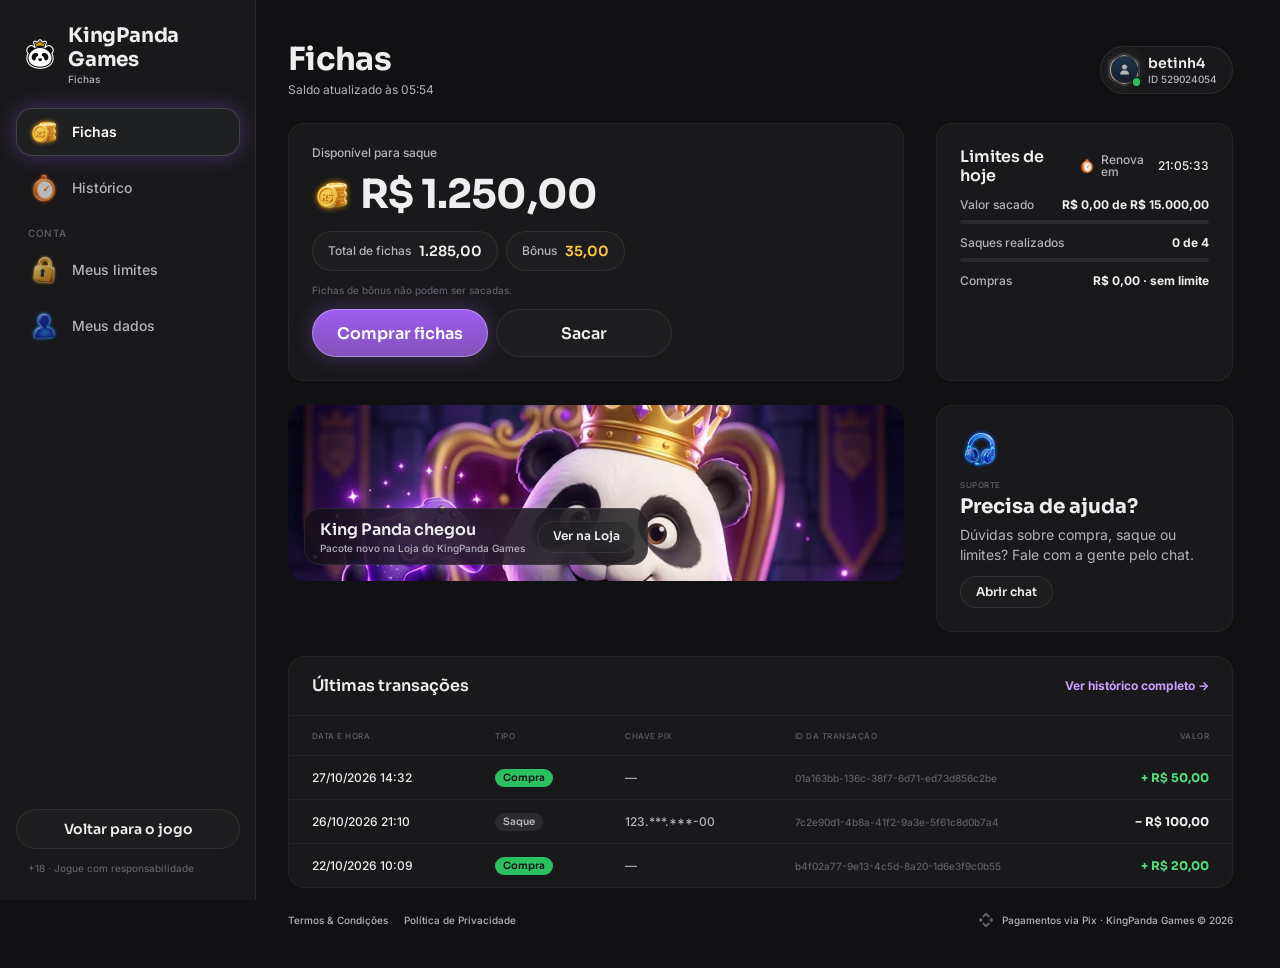
==== fichas/index.html @ 777e2380 "Protótipo kingpanda-games: versão da marca gerada a partir do EstrelaGames Cores do modo da marca no" ====
<!doctype html>
<html lang="pt-BR">
<head>
<meta charset="utf-8">
<meta name="viewport" content="width=device-width, initial-scale=1, viewport-fit=cover">
<meta name="robots" content="noindex, nofollow">
<meta name="theme-color" content="#111113">
<title>Fichas · KingPanda Games</title>
<link rel="icon" href="../assets/ui/logo_icon.webp">
<link rel="preconnect" href="https://fonts.googleapis.com">
<link rel="preconnect" href="https://fonts.gstatic.com" crossorigin>
<link rel="stylesheet" href="https://fonts.googleapis.com/css2?family=Inter:wght@400;500;600;700&family=Sora:wght@600;700;800&display=swap">
<link rel="stylesheet" href="../css/tokens.css?v=20261027h">
<link rel="stylesheet" href="../css/ui.css?v=20261027h">
<link rel="stylesheet" href="fichas.css?v=20261027h">
</head>
<body>
<svg width="0" height="0" style="position:absolute" aria-hidden="true">
  <defs><clipPath id="hexclip" clipPathUnits="objectBoundingBox"><path id="hexpath" d=""/></clipPath></defs>
  <symbol id="i-chev-l-light" viewBox="0 0 320 512"><path d="M20.7 267.3c-6.2-6.2-6.2-16.4 0-22.6l192-192c6.2-6.2 16.4-6.2 22.6 0s6.2 16.4 0 22.6L54.6 256 235.3 436.7c6.2 6.2 6.2 16.4 0 22.6s-16.4 6.2-22.6 0l-192-192z"/></symbol>
  <symbol id="i-x" viewBox="0 0 384 512"><path d="M324.5 411.1c6.2 6.2 16.4 6.2 22.6 0s6.2-16.4 0-22.6L214.6 256 347.1 123.5c6.2-6.2 6.2-16.4 0-22.6s-16.4-6.2-22.6 0L192 233.4 59.5 100.9c-6.2-6.2-16.4-6.2-22.6 0s-6.2 16.4 0 22.6L169.4 256 36.9 388.5c-6.2 6.2-6.2 16.4 0 22.6s16.4 6.2 22.6 0L192 278.6 324.5 411.1z"/></symbol>
  <symbol id="i-check" viewBox="0 0 448 512"><path d="M438.6 105.4c12.5 12.5 12.5 32.8 0 45.3l-256 256c-12.5 12.5-32.8 12.5-45.3 0l-128-128c-12.5-12.5-12.5-32.8 0-45.3s32.8-12.5 45.3 0L160 338.7 393.4 105.4c12.5-12.5 32.8-12.5 45.3 0z"/></symbol>
  <symbol id="i-copy" viewBox="0 0 448 512"><path d="M208 0H332.1c12.7 0 24.9 5.1 33.9 14.1l67.9 67.9c9 9 14.1 21.2 14.1 33.9V336c0 26.5-21.5 48-48 48H208c-26.5 0-48-21.5-48-48V48c0-26.5 21.5-48 48-48zM48 128h80v64H64V448H256V416h64v48c0 26.5-21.5 48-48 48H48c-26.5 0-48-21.5-48-48V176c0-26.5 21.5-48 48-48z"/></symbol>
  <symbol id="i-pix" viewBox="0 0 24 24"><path d="M6.1 6.3 10.1 2.3a2.7 2.7 0 0 1 3.8 0l4 4-2.3 2.3-2.9-2.9a1 1 0 0 0-1.4 0L8.4 8.6 6.1 6.3zm11.8 11.4-4 4a2.7 2.7 0 0 1-3.8 0l-4-4 2.3-2.3 2.9 2.9a1 1 0 0 0 1.4 0l2.9-2.9 2.3 2.3zM2.3 10.1l1.6-1.6L7.4 12l-3.5 3.5-1.6-1.6a2.7 2.7 0 0 1 0-3.8zm19.4 0a2.7 2.7 0 0 1 0 3.8l-1.6 1.6-3.5-3.5 3.5-3.5 1.6 1.6z"/></symbol>
</svg>

<div class="fx">
  <aside class="side" id="side" aria-label="Menu"></aside>
  <div class="main">
    <header class="mtop" id="mtop"></header>
    <main class="page" id="page"></main>
    <footer class="foot" id="foot"></footer>
  </div>
</div>
<div class="veil" id="veil" hidden><section class="drawer" id="drawer" role="dialog" aria-modal="true"></section></div>
<div class="toast" id="toast"><span class="hint-pill" id="toastTxt"></span></div>

<script src="fichas.js?v=20261027h"></script>
</body>
</html>
---- css/tokens.css ----
/* KingPanda Games · tokens do DS EstrelaGames (Rjx31bgpOt4m1U8DVKyWtd · modo KingPanda Games), valores resolvidos 1:1 */
:root{
  color-scheme: dark;
  /* background */
  --bg-default:#111113; --bg-subtle:#19191b; --bg-strong:#222325; --bg-raised:#292a2e; --bg-inset:#010101; --bg-highlight:#ffffff14; --bg-chrome:#19191b; --bg-divider:#292a2e; --bg-band:#00000052;
  --bga-default-50:#11111380; --bga-default-75:#111113bf; --bga-subtle-50:#19191b80; --bga-subtle-75:#19191bbf;
  --bga-strong-25:#22232540; --bga-strong-50:#22232580; --bga-strong-75:#222325bf;
  --bga-secondary-16:#cb9fff29; --bga-secondary-32:#cb9fff52; --bga-accent-12:#ffc8411f;
  /* border */
  --border-muted:#ffffff14; --border-default:#222325; --border-strong:#393a40; --border-focus:#9f5cee;
  --border-hl-top:#ffffff29; --border-gold-top:#e8d9ffe5; --border-gold-bottom:#9f5cee5c;
  /* text */
  --text-default:#eeeef0; --text-muted:#b2b3bd; --text-link:#cb9fff; --text-subtle:#5f606a; --text-disabled:#46484f;
  --text-brand:#cb9fff; --text-success:#52de7e; --text-error:#ff6b6e; --text-prize:#ffc841;
  --text-on-color:#ffffff; --text-on-color-muted:#ffffffd9; --text-on-color-subtle:#ffffffb2; --text-on-light:#111113;
  /* system */
  --sys-info:#ab69fc; --sys-success:#2cc160; --sys-success-strong:#8cf0a9; --sys-warning:#ffbe2e; --sys-error:#ef4452;
  --sysa-success-25:#2cc16040; --sysa-error-25:#ef445240; --sysa-info-25:#3b74f540;
  --notification-error:#ef4452;
  /* effects */
  --hl-subtle:#ffffff29; --hl:#ffffff52; --hl-strong:#ffffff7a;
  --shadow-faint:#0000001f; --shadow-subtle:#0000003d; --shadow:#00000066; --shadow-strong:#00000080;
  --glow-info:#9f5cee52; --glow-accent:#ffbe2e52; --glow-success:#52de7ea3; --glow-gold:#cb9fff52; --glow-blue:#cb9fff; --glow-red:#ff6b6e;
  /* surfaces */
  --surface-card-top:#19191b; --surface-card-bottom:#111113; --surface-elevated-top:#292a2e; --surface-elevated-bottom:#19191b;
  /* buttons */
  --btn-primary-top:#9f5cee; --btn-primary-bg:#8153bb; --btn-secondary-border:#ab69fc;
  --btn-disabled-top:#292a2e; --btn-disabled-bg:#292a2e; --btn-disabled-text:#46484f;
  /* tabs */
  --tab-default-text:#b2b3bd; --tab-container:#222325; --input-border:#222325;
  --tab-padrao:#9f5cee; --tab-padrao-tint:#9f5cee3d; --tab-rosa:#e93d82; --tab-rosa-tint:#e93d823d;
  /* games */
  --game-truco:#e5484d; --game-paulista:#3b74f5; --game-cacheta:#8752f2; --game-tranca:#2cc160; --game-buraco:#1f9a4a;
  --game-poker:#0fa968; --game-sinuca:#2fa35a; --game-todos:#ab69fc; --game-domino:#14b8a6; --game-dama:#f76b15; --game-xadrez:#5b6cff;
  --game-paulista-tint:#3b74f53d; --game-truco-tint:#e5484d3d; --game-cacheta-tint:#8752f23d; --game-buraco-tint:#1f9a4a3d;
  /* crew */
  --crew-engenheiro:#4fb3ff; --crew-comandante:#f5c542; --crew-piloto:#ff5a36; --crew-navegador:#e86bff; --crew-explorador:#4dffb8;
  --crew-bar:#ff9f43; --crew-reis:#34d399; --crew-nobru:#3d8bff; --crew-inhui:#ff4fb0;
  /* stake / table */
  --stake-padrao-top:#503177; --stake-padrao-bottom:#2c1b43; --stake-iniciante-top:#1f9a4a; --stake-iniciante-bottom:#1f502c;
  --table-card-top:#1f5a4a; --table-card-bottom:#0f2e2a; --table-stake:#ffc841;
  --plus-bg:#52de7e; --plus-icon:#111113;
  /* cards */
  --card-face:#ffffff; --card-border:#9ea2a4; --suit-red:#c72c3d; --suit-black:#141922; --back-top:#634090; --back-bottom:#392059;
  /* seat timer */
  --seat-timer-track:#ffffff1f; --seat-timer:#ab69fc;
  /* type */
  --f-display:"Sora", "Inter", system-ui, sans-serif;
  --f-ui:"Inter", system-ui, -apple-system, sans-serif;
  --f-call:"Industry", "Sora", sans-serif;
  /* marca · KingPanda Games (sobrescreve) */
  --back-top:#8153bb; --back-bottom:#392059; --btn-primary-text:#ffffff; --crew-nobru:#AB69FC; --crew-inhui:#AB69FC;
}
/* estilos de texto do DS */
.t-d3xl{font:700 64px/1.2 var(--f-display);letter-spacing:-.02em}
.t-d2xl{font:700 48px/1.2 var(--f-display);letter-spacing:-.02em}
.t-dxl{font:700 40px/1.2 var(--f-display);letter-spacing:-.02em}
.t-dl{font:700 32px/1.2 var(--f-display);letter-spacing:-.02em}
.t-dm{font:700 24px/1.2 var(--f-display);letter-spacing:-.01em}
.t-ds{font:700 20px/1.2 var(--f-display);letter-spacing:-.01em}
.t-dxs{font:600 16px/1.2 var(--f-display)}
.t-d2xs{font:600 14px/1.2 var(--f-display)}
.t-d3xs{font:600 12px/1.2 var(--f-display)}
.t-hm{font:700 20px/1.2 var(--f-ui)}
.t-ll{font:500 16px/1 var(--f-ui)} .t-lm{font:500 14px/1 var(--f-ui)} .t-ls{font:500 12px/1 var(--f-ui)} .t-lxs{font:500 10px/1 var(--f-ui)} .t-l2xs{font:500 8px/1 var(--f-ui)}
.t-link{font:700 12px/1.5 var(--f-ui)}
.t-p2xl{font:400 20px/1.5 var(--f-ui)} .t-pm{font:400 14px/1.5 var(--f-ui)} .t-ps{font:400 12px/1.5 var(--f-ui)}
---- css/ui.css ----
/* EstrelaGames · base + componentes do DS (Apple Gamer Style · Glass). Medidas 1:1 com o Figma (frame 375). */
*{box-sizing:border-box}
html,body{height:100%;margin:0}
body{background:#05080c;color:var(--text-default);font-family:var(--f-ui);-webkit-font-smoothing:antialiased;overflow:hidden;-webkit-text-size-adjust:100%}
button{font:inherit;color:inherit;border:0;background:none;padding:0;margin:0;cursor:pointer;-webkit-tap-highlight-color:transparent;text-align:inherit}
button:focus-visible,[role="button"]:focus-visible{outline:2px solid var(--border-focus);outline-offset:2px}
/* cards clicáveis são div[role=button]: o WebKit (iPhone) não estica os filhos de um <button> com flex */
[role="button"]{cursor:pointer;-webkit-tap-highlight-color:transparent;-webkit-user-select:none;user-select:none;outline:0}
input{font:inherit;color:inherit;border:0;background:none;outline:0;padding:0;margin:0;min-width:0}
img,video{display:block;max-width:100%;user-select:none;-webkit-user-drag:none}
svg{display:block}
[hidden]{display:none!important}
.ic{flex:none;object-fit:contain;pointer-events:none}

/* ---------- aparelho ---------- */
.stage-wrap{position:fixed;inset:0;display:flex;align-items:center;justify-content:center}
.phone{position:relative;width:375px;height:812px;background:var(--bg-subtle);overflow:hidden;border-radius:48px;box-shadow:0 0 0 10px #0c1016,0 0 0 11px #2a3340,0 40px 80px rgba(0,0,0,.6);transform-origin:center;display:flex;flex-direction:column}
.status{position:relative;flex:none;height:44px;display:flex;align-items:center;justify-content:space-between;padding:0 26px 0 32px;font:600 15px/1 var(--f-ui);background:var(--bg-subtle);z-index:60;pointer-events:none}
.status .island{position:absolute;left:50%;top:10px;width:118px;height:32px;margin-left:-59px;border-radius:20px;background:#000}
.status .icons{display:flex;gap:6px;align-items:center}
.app{position:relative;flex:1;min-height:0;overflow:hidden}
@media (max-width:520px){
  .phone{width:100vw;height:100vh;height:100dvh;border-radius:0;box-shadow:none;transform:none!important}
  .status{display:none}
  .app{padding-top:env(safe-area-inset-top,0px)}
}
.scr{position:absolute;inset:0;display:flex;flex-direction:column;background:var(--bg-subtle);overflow:hidden}
.app>.scr{top:env(safe-area-inset-top,0px)}
@media (min-width:521px){.app>.scr{top:0}}
.scroll{flex:1;min-height:0;overflow-y:auto;overflow-x:hidden;-webkit-overflow-scrolling:touch;scrollbar-width:none;overscroll-behavior:contain}
.scroll::-webkit-scrollbar,.hscroll::-webkit-scrollbar{display:none}
/* linha com rolagem lateral: sem clip, sangra até a borda da tela (regra Oct 26) */
.hscroll{display:flex;overflow-x:auto;overflow-y:visible;scrollbar-width:none;margin:0 -8px;padding:0 8px;scroll-padding:0 8px;-webkit-overflow-scrolling:touch}

/* ---------- ícones 3D ---------- */
.i16{width:16px;height:16px}.i20{width:20px;height:20px}.i24{width:24px;height:24px}.i28{width:28px;height:28px}.i32{width:32px;height:32px}.i36{width:36px;height:36px}.i40{width:40px;height:40px}.i48{width:48px;height:48px}

/* ---------- header-game (Mobile · Glass) ---------- */
.hdr{position:relative;flex:none;height:64px;display:flex;align-items:center;gap:4px;padding:8px 12px;background:var(--bg-subtle);overflow:hidden;z-index:20}
.hdr::before{content:"";position:absolute;left:48px;top:-70px;width:280px;height:140px;border-radius:50%;background:var(--glow-blue);filter:blur(60px);opacity:.15;pointer-events:none}
.hdr .side{position:relative;flex:1;min-width:0;display:flex;align-items:center;gap:4px}
.hdr .logo{width:24px;height:36px;display:grid;place-items:center;flex:none}
.hdr .logo img{width:25px;height:24px}
.cpill{flex:1;min-width:0;height:34px;display:flex;align-items:center;gap:2px;padding:4px;border-radius:999px;background:linear-gradient(90deg,#52de7e1a,#22232506),var(--bga-strong-50);box-shadow:inset 0 0 0 1px var(--border-muted);overflow:hidden}
.cpill.bonus{padding:4px 8px 4px 4px;background:linear-gradient(90deg,#22232506,#ffc8411a),var(--bga-strong-50)}
.cpill .ic{width:24px;height:24px}
.cpill .t{flex:1;min-width:0;display:flex;flex-direction:column;gap:2px;text-align:left}
.cpill .t small{font:500 8px/1 var(--f-ui);color:var(--text-muted)}
.cpill .t b{font:700 12px/10px var(--f-ui);color:var(--text-default);white-space:nowrap;overflow:hidden;text-overflow:ellipsis}
.cpill.bonus .t b{color:var(--text-prize)}
.cpill .plus{width:20px;height:20px;border-radius:10px;background:var(--plus-bg);display:grid;place-items:center;flex:none}
.cpill .plus svg{width:12px;height:12px;fill:var(--plus-icon)}
.hbell{position:relative;width:36px;height:36px;border-radius:18px;background:var(--bga-strong-50);box-shadow:inset 0 0 0 1px var(--border-muted);display:grid;place-items:center;flex:none}
.hbell .ic{width:28px;height:28px}
.hbell i{position:absolute;left:28px;top:0;width:8px;height:8px;border-radius:50%;background:var(--notification-error)}
.hbell i[hidden]{display:none}

/* ---------- header-avatar (hexágono com borda da tripulação) ---------- */
.hav{position:relative;display:inline-block;flex:none;width:var(--w,44px);height:var(--h,48px)}
.hav .gl{position:absolute;left:-4.5%;top:0;width:109%;aspect-ratio:1;border-radius:50%;background:var(--cc);filter:blur(calc(var(--w,44px) * .16));opacity:.45;pointer-events:none}
.hav .hx{position:absolute;inset:0;-webkit-clip-path:url(#hexclip);clip-path:url(#hexclip);background:var(--cc)}
.hav .hx img{position:absolute;inset:2px;width:calc(100% - 4px);height:calc(100% - 4px);object-fit:cover;object-position:center top;-webkit-clip-path:url(#hexclip);clip-path:url(#hexclip);background:var(--bg-raised)}
.hav .on{position:absolute;left:77%;top:75%;width:23%;aspect-ratio:1;border-radius:50%;background:var(--sys-success);box-shadow:0 0 0 1.5px var(--bg-subtle)}
.hav.xs{--w:24px;--h:26px}.hav.s{--w:32px;--h:35px}.hav.m{--w:44px;--h:48px}.hav.l{--w:56px;--h:60px}
.hav.xs .hx img,.hav.s .hx img{inset:1.5px;width:calc(100% - 3px);height:calc(100% - 3px)}
.hav.empty{height:var(--w)}
.hav.empty .av0{position:absolute;inset:4.5%;width:91%;height:91%}
.hav.empty .add{position:absolute;left:63.6%;top:63.6%;width:27.3%;height:27.3%;border-radius:50%;background:var(--plus-bg);box-shadow:0 0 0 1.2px var(--bg-subtle);display:grid;place-items:center}
.hav.empty .add svg{width:58%;height:58%;fill:var(--plus-icon)}

/* ---------- avatar circular (avatar-estrela-games) ---------- */
.av{position:relative;display:inline-block;vertical-align:middle;flex:none;width:var(--s,48px);height:var(--s,48px);border-radius:50%;background:linear-gradient(180deg,var(--surface-elevated-top),var(--surface-elevated-bottom));box-shadow:inset 0 0 0 var(--bw,2px) #ffffff29}
.av img{position:absolute;inset:var(--bw,2px);width:calc(100% - 2*var(--bw,2px));height:calc(100% - 2*var(--bw,2px));border-radius:50%;object-fit:cover;object-position:center top}
.av.s{--s:32px;--bw:1px}.av.m{--s:48px;--bw:2px}.av.l{--s:80px;--bw:3px}.av.xl{--s:120px;--bw:4px}
.av .lvl{position:absolute;left:50%;bottom:-4px;transform:translateX(-50%);padding:1px 6px;border-radius:999px;background:var(--bg-raised);box-shadow:0 0 0 2px var(--bg-default);font:600 12px/14px var(--f-display);white-space:nowrap}
.av.empty .ph{position:absolute;inset:25%;width:50%;height:50%;fill:#ffffff52}
.av .addb{position:absolute;left:63.3%;top:63.3%;width:36.7%;height:36.7%;border-radius:50%;background:var(--plus-bg);display:grid;place-items:center;box-shadow:0 0 0 3px var(--bg-subtle)}
.av .addb svg{width:50%;height:50%;fill:#fff}

/* ---------- navbar-glass ---------- */
.nav{position:absolute;left:16px;right:16px;bottom:calc(12px + env(safe-area-inset-bottom,0px));height:64px;display:flex;align-items:stretch;padding:4px;border-radius:24px;background:var(--bga-strong-75);box-shadow:inset 0 0 0 1px var(--border-muted);-webkit-backdrop-filter:blur(24px);backdrop-filter:blur(24px);z-index:30}
.nav>button{position:relative;flex:1;min-width:0;display:flex;flex-direction:column;align-items:center;justify-content:center;border-radius:20px}
.nav>button .ic{width:32px;height:32px;opacity:.75}
.nav>button>span{font:500 10px/1 var(--f-ui);color:var(--text-subtle);white-space:nowrap}
.nav>button.on{flex:none;width:104px;justify-content:flex-end;gap:2px;padding-bottom:6px;background:var(--bga-secondary-16);box-shadow:inset 0 0 0 1px var(--hl-subtle),0 0 20px var(--glow-info)}
.nav>button.on .ic{position:absolute;left:28px;top:-14px;width:48px;height:48px;opacity:1}
.nav>button.on .lr{width:100%;display:flex;align-items:center;justify-content:space-between;padding:0 8px}
.nav>button.on .lr span{font:500 10px/1 var(--f-ui);color:var(--text-on-color)}
.nav .lr i{width:16px;height:16px;display:grid;place-items:center}
.nav .lr svg{width:10px;height:16px;fill:var(--text-on-color)}

/* ---------- game-block ---------- */
.gb{position:relative;flex:none;width:72px;height:64px;border-radius:16px;display:flex;flex-direction:column;align-items:center;justify-content:center;padding:4px 0;background:var(--tab-container);box-shadow:inset 0 0 0 1px var(--hl);font:500 10px/1 var(--f-ui);color:var(--text-on-color);white-space:nowrap}
.gb .ic{width:40px;height:40px}
.gb.on{justify-content:flex-end;padding:0 0 6px;background:var(--gc);box-shadow:0 4px 12px var(--gs,transparent)}
.gb.on .ic{position:absolute;left:50%;top:-12px;width:60px;height:60px;margin-left:-30px}
.gb .lk{position:absolute;right:4px;top:4px;width:14px;height:14px;opacity:.8}
.gb.on .lk{display:none}
.games-row{gap:8px;padding-top:12px;margin-top:-12px}
.games-row .gb{width:72px}

/* ---------- tabs ---------- */
.tabs{display:flex;gap:2px;height:44px;padding:4px;border-radius:12px;background:var(--bg-raised);box-shadow:inset 0 0 0 1px var(--input-border)}
.tabs>button{position:relative;flex:1;min-width:0;height:34px;border-radius:8px;display:flex;align-items:center;justify-content:center;padding:8px 16px;font:500 12px/1 var(--f-ui);color:var(--tab-default-text);white-space:nowrap}
.tabs>button.on{background:var(--tc-tint);font:700 12px/18px var(--f-ui);color:var(--text-default)}
.tabs>button.on::after{content:"";position:absolute;left:50%;bottom:0;width:24px;height:3px;margin-left:-12px;border-radius:2px;background:var(--tc);box-shadow:0 0 8px var(--tc)}
.tabs>button .lk{font:500 9px/1 var(--f-ui);margin-left:4px;opacity:.7}
.tabs{--tc:var(--tab-padrao);--tc-tint:var(--tab-padrao-tint)}
.tabs.t-azul{--tc:var(--game-paulista);--tc-tint:var(--game-paulista-tint)}
.tabs.t-vermelha{--tc:var(--game-truco);--tc-tint:var(--game-truco-tint)}
.tabs.t-roxa{--tc:var(--game-cacheta);--tc-tint:var(--game-cacheta-tint)}
.tabs.t-verde{--tc:var(--game-buraco);--tc-tint:var(--game-buraco-tint)}
.tabs.t-rosa{--tc:var(--tab-rosa);--tc-tint:var(--tab-rosa-tint)}

/* ---------- button-glass ---------- */
.btn{display:inline-flex;align-items:center;justify-content:center;gap:8px;white-space:nowrap;transition:transform .12s,filter .12s;flex:none}
.btn:active{transform:scale(.97)}
.btn.l{height:48px;padding:0 24px;border-radius:24px;font:600 16px/1.2 var(--f-display)}
.btn.m{height:40px;padding:0 20px;border-radius:20px;font:600 14px/1.2 var(--f-display)}
.btn.s{height:32px;padding:0 16px;border-radius:16px;font:600 12px/1.2 var(--f-display)}
.btn.xl{height:56px;padding:0 24px;border-radius:28px;font:600 16px/1.2 var(--f-display)}
.btn.m44{height:44px;border-radius:22px}
.btn.pri{background:linear-gradient(180deg,var(--btn-primary-top),var(--btn-primary-bg));box-shadow:inset 0 0 0 1px var(--hl),0 0 20px var(--glow-info);color:var(--btn-primary-text)}
.btn.sec{background:var(--bga-strong-50);box-shadow:inset 0 0 0 1px var(--border-muted);color:var(--text-default)}
.btn:disabled,.btn.dis{background:var(--btn-disabled-bg);box-shadow:none;color:var(--btn-disabled-text);pointer-events:none}
.btn.danger-txt{background:none;box-shadow:none;color:var(--text-error);font:500 14px/1 var(--f-ui)}
.btn.fill{flex:1;min-width:0}
.btn.wide{width:100%}
.btn .ic{width:20px;height:20px}

/* ---------- button-icon ---------- */
.bicon{width:40px;height:40px;border-radius:20px;display:grid;place-items:center;flex:none;background:var(--bga-strong-50);box-shadow:inset 0 0 0 1px var(--border-muted)}
.bicon .ic{width:24px;height:24px}
.bicon.s{width:32px;height:32px;border-radius:16px}.bicon.s .ic{width:20px;height:20px}
.bicon svg{width:14px;height:14px;fill:var(--text-default)}
.bicon.s28{width:28px;height:28px;border-radius:14px}.bicon.s28 svg{width:16px;height:16px}

/* ---------- tag ---------- */
.tag{display:inline-flex;align-items:center;gap:4px;padding:2px 8px;border-radius:999px;font:600 12px/14px var(--f-display);white-space:nowrap;flex:none}
.tag.neutral{background:#ffffff14;color:var(--text-muted)}
.tag.gold{background:#cb9fff29;color:var(--text-brand);box-shadow:inset 0 0 0 1px #e8d9ff8c}
.tag.success{background:var(--sys-success);color:var(--bg-default)}
.tag.danger{background:var(--sys-error);color:var(--text-default)}
.tag.info{background:var(--sys-info);color:var(--text-default)}
.tag.live{background:var(--sys-error);color:var(--text-default)}
.tag.beginner{background:var(--game-buraco);color:var(--text-default)}

/* ---------- section-title ---------- */
.stitle{display:flex;align-items:center;justify-content:space-between;gap:16px}
.stitle .tx{flex:1;min-width:0;display:flex;flex-direction:column;gap:2px}
.stitle b{font:700 20px/1.2 var(--f-display);letter-spacing:-.01em}
.stitle small{font:500 12px/1 var(--f-ui);color:var(--text-muted)}
.trow{display:flex;align-items:center;justify-content:space-between;gap:8px}
.trow b{font:600 14px/1.2 var(--f-display)}
.trow small{font:500 10px/1 var(--f-ui);color:var(--text-subtle)}

/* ---------- page-top ---------- */
.ptop{flex:none;display:flex;align-items:center;justify-content:space-between;gap:8px;padding:8px;min-height:45px}
.ptop .l{display:flex;align-items:center;gap:8px;min-width:0}
.ptop .back{width:28px;height:28px;border-radius:14px;display:grid;place-items:center;background:var(--bga-strong-50);box-shadow:inset 0 0 0 1px var(--border-muted);flex:none}
.ptop .back svg{width:10px;height:16px;fill:var(--text-default)}
.ptop .tx{display:flex;flex-direction:column;min-width:0}
.ptop .tx b{font:600 16px/1.2 var(--f-display);white-space:nowrap;overflow:hidden;text-overflow:ellipsis}
.ptop .tx small{display:flex;align-items:center;gap:4px;font:500 10px/1 var(--f-ui);color:var(--text-muted)}
.ptop .tx small i{width:6px;height:6px;border-radius:50%;background:var(--sys-success)}

/* ---------- input-search / input ---------- */
.search{display:flex;align-items:center;gap:8px;height:40px;padding:0 16px 0 12px;border-radius:20px;background:var(--bga-strong-50);box-shadow:inset 0 0 0 1px var(--border-muted)}
.search svg{width:16px;height:16px;fill:var(--text-muted);flex:none}
.search input{flex:1;font:500 12px/1 var(--f-ui);color:var(--text-default)}
.search input::placeholder{color:var(--text-muted)}
.field{display:flex;flex-direction:column;gap:8px}
.field>label{font:500 14px/1 var(--f-ui);color:var(--text-default)}
.field .box{display:flex;align-items:center;gap:8px;height:40px;padding:8px 12px;border-radius:12px;background:var(--bga-strong-50);box-shadow:inset 0 0 0 1px var(--border-muted)}
.field .box:focus-within{box-shadow:inset 0 0 0 1px var(--border-focus)}
.field .box input{flex:1;font:400 14px/1.5 var(--f-ui);color:var(--text-default)}
.field .box input::placeholder{color:var(--text-disabled)}
.field .box button svg{width:20px;height:20px;fill:var(--text-muted)}

/* ---------- otp ---------- */
.otp{display:flex;gap:8px;justify-content:center}
.otp .bx{width:48px;height:56px;border-radius:12px;background:#ffffff14;display:grid;place-items:center;font:700 24px/1.2 var(--f-display);color:var(--text-default);box-shadow:inset 0 0 0 1px var(--border-muted)}
.otp .bx.act{background:#ffffff1f;box-shadow:inset 0 0 0 2px var(--border-focus),0 0 12px var(--glow-info)}
.otp .bx.act::after{content:"";width:2px;height:24px;background:var(--border-focus);animation:blink 1s steps(1) infinite}
@keyframes blink{50%{opacity:0}}
.otp-in{position:absolute;opacity:0;pointer-events:none;width:1px;height:1px}

/* ---------- progress ---------- */
.prog{height:4px;border-radius:999px;background:#ffffff1f;overflow:hidden;flex:1}
.prog i{display:block;height:100%;border-radius:inherit;background:var(--tab-padrao);transition:width .3s}

/* ---------- stake-pill ---------- */
.stakes{position:relative;height:128px;overflow:hidden;margin:0 -8px}
.stakes .track{position:absolute;top:8px;left:50%;transform:translateX(-50%);display:flex;align-items:center;gap:8px;height:112px}
.sp{position:relative;flex:none;display:flex;flex-direction:column;border-radius:16px;padding:4px 4px 0;background:linear-gradient(180deg,var(--surface-elevated-top),var(--surface-card-bottom));box-shadow:inset 0 0 0 1px #ffffff29,0 16px 40px var(--shadow);transition:width .25s,height .25s}
.sp .st{position:relative;flex:1;align-self:stretch;border-radius:12px;display:flex;flex-direction:column;align-items:center;justify-content:center;gap:4px;background:linear-gradient(180deg,var(--stake-padrao-top),var(--stake-padrao-bottom));box-shadow:inset 0 0 0 1px var(--hl-subtle),inset 0 2px 8px var(--shadow)}
.sp .v{display:flex;align-items:center;gap:4px;font:600 14px/1.2 var(--f-display);white-space:nowrap}
.sp .v .ic{width:14px;height:14px}
.sp .q{position:absolute;top:4px;right:4px;display:flex;align-items:center;gap:3px;padding:2px 5px;border-radius:8px;background:var(--bga-strong-50);font:500 8px/1 var(--f-ui);white-space:nowrap}
.sp .q::before{content:"";width:5px;height:5px;border-radius:50%;background:var(--sys-success)}
.sp .tg{padding:2px 6px;border-radius:6px;background:var(--bga-strong-50);font:500 8px/1 var(--f-ui);color:var(--text-success)}
.sp .ft{flex:none;display:flex;align-items:center;justify-content:center;gap:3px;padding:4px 0 5px;white-space:nowrap}
.sp .ft small{font:500 8px/1 var(--f-ui);color:var(--text-muted)}
.sp .ft b{font:500 8px/1 var(--f-ui)}
.sp.ini .st{background:linear-gradient(180deg,var(--stake-iniciante-top),var(--stake-iniciante-bottom))}
.sp.S{width:68px;height:68px;padding:4px}
.sp.S .q,.sp.S .ft,.sp.S .tg{display:none}
.sp.M{width:88px;height:88px}
.sp.M .v{font:600 16px/1.2 var(--f-display)} .sp.M .v .ic{width:18px;height:18px}
.sp.L{width:112px;height:112px}
.sp.L .v{font:700 20px/1.2 var(--f-display);letter-spacing:-.01em} .sp.L .v .ic{width:24px;height:24px}
.sp.L .ft b{font:500 10px/1 var(--f-ui)}
.sp.on{box-shadow:inset 0 0 0 2px var(--btn-secondary-border),0 0 20px var(--glow-info)}
.sp.on .st{background:linear-gradient(180deg,var(--btn-primary-top),var(--btn-primary-bg))}
.sp.on.ini .st{background:linear-gradient(180deg,var(--stake-iniciante-top),var(--stake-iniciante-bottom))}
.stake-grid{display:grid;grid-template-columns:repeat(3,minmax(0,1fr));gap:12px}
.stake-grid .sp{width:auto;height:88px}

/* ---------- table-glass (mesa aberta) ---------- */
.tg-row{display:grid;grid-template-columns:repeat(2,minmax(0,1fr));gap:16px 8px}
.tgl{position:relative;height:92px;border-radius:46px;padding:4px;display:flex;background:linear-gradient(180deg,var(--surface-elevated-top),var(--surface-card-bottom));box-shadow:inset 0 0 0 1px #ffffff29,0 16px 40px var(--shadow);text-align:left}
.tgl .felt{flex:1;align-self:stretch;min-width:0;display:flex;align-items:center;padding:10px 12px 6px 70px;border-radius:41px;background:linear-gradient(180deg,var(--table-card-top),var(--table-card-bottom));box-shadow:inset 0 0 0 1px var(--hl-subtle),inset 0 2px 8px var(--shadow)}
.tgl .vals{display:flex;flex-direction:column;gap:4px;min-width:0}
.tgl .vals b{font:600 14px/1.2 var(--f-display);color:var(--table-stake);white-space:nowrap}
.tgl .vals small{font:500 10px/1 var(--f-ui);color:#ffffffb2;white-space:nowrap}
.tgl .seats{display:flex;align-items:center;gap:2px;height:20px}
.tgl .seats .pl{display:flex}
.tgl .seats .pl span{width:20px;height:20px;border-radius:10px;overflow:hidden;background:var(--cc);margin-right:-6px;box-shadow:0 0 0 1px var(--table-card-bottom)}
.tgl .seats .pl span img{width:100%;height:100%;object-fit:cover;object-position:center top}
.tgl .seats em{font:600 12px/14px var(--f-display);font-style:normal;margin-left:8px}
.tgl .tab{position:absolute;left:50%;top:-8px;transform:translateX(-50%);padding:2px 8px;border-radius:8px;background:var(--surface-elevated-top);box-shadow:inset 0 0 0 1px var(--border-muted);font:500 10px/12px var(--f-ui);color:var(--text-subtle);white-space:nowrap}
.tgl .deck{position:absolute;left:14px;top:25px;width:52px;height:52px}
.tgl.locked .felt>*{opacity:.55}
.tgl.pool{border-radius:16px}
.tgl.pool .felt{border-radius:12px;position:relative;overflow:hidden;background:linear-gradient(180deg,#2fa35a,#145c32)}
.tgl.pool .felt::before{content:"";position:absolute;left:30%;top:0;bottom:0;border-left:1px solid #ffffff29}
.tgl.pool .pk{position:absolute;width:10px;height:10px;border-radius:50%;background:#000000b2;box-shadow:inset 0 0 0 1px #ffffff1f}

/* ---------- action-tile ---------- */
.atile{width:80px;height:64px;border-radius:16px;display:flex;flex-direction:column;align-items:center;justify-content:center;background:var(--bga-strong-50);box-shadow:inset 0 0 0 1px var(--border-muted);font:600 14px/1.2 var(--f-display);flex:none}
.atile .ic{width:28px;height:28px}

/* ---------- bottom sheet (sheet glass) ---------- */
.veil{position:absolute;inset:0;z-index:50;background:var(--bga-default-75);display:flex;align-items:flex-end;animation:fade .2s both}
.bsheet{position:relative;width:100%;max-height:calc(100% - 24px);display:flex;flex-direction:column;align-items:stretch;gap:12px;padding:8px 12px calc(24px + env(safe-area-inset-bottom,0px));border-radius:24px 24px 0 0;background:var(--bg-subtle);box-shadow:inset 0 1px 0 var(--hl-subtle),0 16px 40px var(--shadow);animation:up .28s cubic-bezier(.2,.9,.3,1) both;overflow:hidden}
.bsheet.g16{gap:16px}
.bsheet .handle{width:36px;height:4px;border-radius:2px;background:var(--border-muted);align-self:center;flex:none}
.bsheet .scroll{margin:0 -12px;padding:0 12px}
.sh-h{display:flex;align-items:center;gap:12px;flex:none}
.sh-h>.ic{width:36px;height:36px}
.sh-h .tx{flex:1;min-width:0;display:flex;flex-direction:column;gap:2px}
.sh-h .tx b{font:600 16px/1.2 var(--f-display)}
.sh-h .tx small{font:500 10px/1.2 var(--f-ui);color:var(--text-subtle)}
.sh-h .tx small.ok{display:flex;align-items:center;gap:6px;color:var(--sys-success)}
.sh-h .tx small.ok::before{content:"";width:8px;height:8px;border-radius:50%;background:var(--sys-success)}
.xbtn{width:32px;height:32px;border-radius:16px;display:grid;place-items:center;background:var(--bga-strong-50);box-shadow:inset 0 0 0 1px var(--border-muted);flex:none}
.xbtn svg{width:14px;height:14px;fill:var(--text-default)}
@keyframes up{from{transform:translateY(100%)}to{transform:none}}
@keyframes fade{from{opacity:0}}
@keyframes pop{from{transform:scale(.3);opacity:0}}

/* ---------- hint (pílula) / toast ---------- */
.hint-pill{display:inline-flex;align-items:center;gap:4px;padding:4px 12px;border-radius:999px;background:var(--bga-strong-75);box-shadow:inset 0 0 0 1px var(--hl-subtle);font:500 10px/1.2 var(--f-ui);color:var(--text-default);white-space:nowrap;-webkit-backdrop-filter:blur(12px);backdrop-filter:blur(12px)}
.toast{position:absolute;left:50%;top:72px;transform:translate(-50%,-8px);opacity:0;transition:opacity .2s,transform .2s;z-index:90;pointer-events:none;max-width:calc(100% - 32px)}
.toast .hint-pill{font-size:11px;padding:6px 14px;white-space:normal;text-align:center}
.toast.show{opacity:1;transform:translate(-50%,0)}

/* ---------- list / cells ---------- */
.cell{display:flex;flex-direction:column;gap:2px;padding:8px;border-radius:12px;background:var(--bga-strong-50);box-shadow:inset 0 0 0 1px var(--border-muted);min-width:0;flex:1}
.cell small{font:500 10px/1 var(--f-ui);color:var(--text-subtle)}
.cell b{font:600 14px/1.2 var(--f-display);white-space:nowrap}
.card-raised{border-radius:16px;background:var(--bg-raised)}
.muted{color:var(--text-muted)}.subtle{color:var(--text-subtle)}.prize{color:var(--text-prize)}.ok{color:var(--text-success)}.err{color:var(--text-error)}

@media (prefers-reduced-motion: reduce){*,*::before,*::after{animation-duration:.01ms!important;animation-iteration-count:1!important;transition-duration:.01ms!important}}
---- fichas/fichas.css ----
/* KingPanda Games · Fichas (página fora do app). Usa os tokens e componentes do app (../css/tokens.css + ui.css: .btn, .tabs, .tag, .field, .xbtn, .hav, .toast).
   Celular (Figma W01–W09, 375): header + abas + cartões empilhados, comprar/sacar em tela cheia.
   Computador ≥ 1024 (Figma DW01–DW09, 1920): menu 256 à esquerda, conteúdo 1312 (grade 864 + 416, gap 32), comprar/sacar num drawer de 480. */
html,body{height:auto;min-height:100%}
html{scrollbar-gutter:stable}
body{overflow:auto;background:var(--bg-default)}
body.lock{overflow:hidden}
a{color:inherit;text-decoration:none}
.od{display:none}
.fx{min-height:100vh;display:flex}
.main{flex:1;min-width:0;display:flex;flex-direction:column}
.ic{width:24px;height:24px}

/* ---------- celular: header + abas ---------- */
.side{display:none}
.mtop{position:sticky;top:0;z-index:20;display:flex;flex-direction:column;background:var(--bg-default);padding-top:env(safe-area-inset-top,0px)}
.mtop .row{display:flex;align-items:center;gap:12px;height:60px;padding:0 16px 0 12px;box-shadow:inset 0 -1px 0 var(--border-muted)}
.bk{width:32px;height:32px;border-radius:16px;display:grid;place-items:center;flex:none;background:var(--bga-strong-50);box-shadow:inset 0 0 0 1px var(--border-muted)}
.bk svg{width:10px;height:16px;fill:var(--text-brand)}
.brand{flex:1;min-width:0;display:flex;align-items:center;gap:12px}
.brand img{width:33px;height:32px}
.brand span{display:flex;flex-direction:column;gap:2px}
.brand b{font:700 20px/1.2 var(--f-display);letter-spacing:-.01em}
.brand small{font:500 10px/1 var(--f-ui);color:var(--text-muted)}
.mtop .tabs{margin:12px 12px 0}
.mtop .tabs>button{height:36px}

.page{display:flex;flex-direction:column;gap:12px;padding:12px 12px 0}
.ptitle{display:none}
.ptitle.mob{display:flex;padding:8px 4px 0}
.ptitle .tx{display:flex;flex-direction:column;gap:4px}
.ptitle h1{margin:0;font:700 20px/1.2 var(--f-display);letter-spacing:-.01em}
.ptitle .tx small{font:400 12px/1.4 var(--f-ui);color:var(--text-muted)}
.ptitle .r{display:none}

.card{display:flex;flex-direction:column;gap:16px;padding:16px;border-radius:16px;background:var(--bg-subtle);box-shadow:inset 0 0 0 1px var(--border-default)}
.grid,.col{display:flex;flex-direction:column;gap:12px}

/* saldo */
.bal{gap:12px}
.bal .lbl{font:500 12px/1 var(--f-ui);color:var(--text-muted)}
.amt{display:flex;align-items:center;gap:8px}
.amt .ic{width:32px;height:32px}
.amt b{font:700 32px/1.2 var(--f-display);letter-spacing:-.02em}
.chips{display:flex;flex-wrap:wrap;gap:8px}
.chip{display:inline-flex;align-items:center;gap:8px;height:40px;padding:0 16px;border-radius:20px;background:var(--bga-strong-50);box-shadow:inset 0 0 0 1px var(--border-muted)}
.chip small{font:500 12px/1 var(--f-ui);color:var(--text-muted)}
.chip b{font:600 14px/1.2 var(--f-display)}
.prize{color:var(--text-prize)}
.bal .bnote{font:500 10px/1.4 var(--f-ui);color:var(--text-subtle)}
.acts{display:grid;grid-template-columns:repeat(2,minmax(0,1fr));gap:8px}
.acts .btn{width:100%}

/* limites */
.lim{gap:12px}
.lh{display:flex;align-items:center;justify-content:space-between;gap:8px}
.lh>b{font:700 20px/1.2 var(--f-display);letter-spacing:-.01em}
.renew{display:flex;align-items:center;gap:6px}
.renew .ic{width:16px;height:16px}
.renew small{font:500 12px/1 var(--f-ui);color:var(--text-muted)}
.renew b{font:500 12px/1 var(--f-ui)}
.lrow{display:flex;align-items:center;justify-content:space-between;gap:8px;font:500 14px/1.2 var(--f-ui);color:var(--text-muted)}
.lrow b{font:700 14px/1.2 var(--f-ui);color:var(--text-default);text-align:right}
.lbar{display:block;height:4px;margin-top:-4px;border-radius:2px;background:var(--bg-raised);overflow:hidden}
.lbar i{display:block;height:100%;border-radius:2px;background:var(--tab-padrao)}

/* banner da Loja */
.banner{position:relative;height:168px;border-radius:16px;overflow:hidden;box-shadow:inset 0 0 0 1px var(--border-default)}
.banner>img{width:100%;height:100%;object-fit:cover;object-position:center 30%}
.banner .gl{position:absolute;left:12px;right:12px;bottom:12px;display:flex;align-items:center;gap:12px;padding:12px 12px 12px 16px;border-radius:16px;background:var(--bga-default-75);-webkit-backdrop-filter:blur(24px);backdrop-filter:blur(24px);box-shadow:inset 0 0 0 1px var(--border-muted)}
.banner .gl>span{flex:1;min-width:0;display:flex;flex-direction:column;gap:4px}
.banner .gl b{font:600 14px/1.2 var(--f-display);white-space:nowrap;overflow:hidden;text-overflow:ellipsis}
.banner .gl small{font:500 10px/1 var(--f-ui);color:var(--text-muted)}

/* suporte */
.help{flex-direction:row;align-items:center;gap:12px}
.help>.ic{width:40px;height:40px}
.help .tx{flex:1;min-width:0;display:flex;flex-direction:column;gap:2px}
.help .k{display:none}
.help .tx b{font:600 16px/1.2 var(--f-display)}
.help .tx>span{font:500 12px/1.3 var(--f-ui);color:var(--text-muted)}

/* transações */
.txs{padding:0;gap:0;overflow:hidden}
.th{display:flex;align-items:center;justify-content:space-between;padding:16px;box-shadow:inset 0 -1px 0 var(--border-default)}
.th b{font:600 16px/1.2 var(--f-display)}
.th a{font:700 12px/1.5 var(--f-ui);color:var(--text-link)}
.tbl{display:none}
.tlist{display:flex;flex-direction:column}
.trow{display:flex;align-items:center;justify-content:space-between;gap:12px;padding:16px;box-shadow:inset 0 -1px 0 var(--border-default)}
.trow:last-child{box-shadow:none}
.trow span{display:flex;flex-direction:column;gap:6px}
.trow .l{align-items:flex-start}
.trow .r{align-items:flex-end;text-align:right}
.trow small{font:500 12px/1 var(--f-ui);color:var(--text-muted)}
.trow .r small{font-size:10px;color:var(--text-subtle)}
.trow b{font:700 14px/1.2 var(--f-display)}
.ok{color:var(--text-success)!important}
.tag{font-size:12px;padding:3px 10px}

/* histórico: no celular cada bloco é um cartão */
.hist{background:none;box-shadow:none;padding:0;gap:12px}
.hbar{display:flex;flex-direction:column;gap:12px}
.hbar .tabs>button{height:36px}
.flt{display:flex;gap:8px}
.fbtn,.search{display:flex;align-items:center;gap:8px;height:40px;padding:0 12px;border-radius:12px;background:var(--bg-subtle);box-shadow:inset 0 0 0 1px var(--border-default);font:500 14px/1 var(--f-ui)}
.fbtn{flex:none}
.fbtn .ic,.search .ic{width:20px;height:20px}
.search{flex:1;min-width:0}
.search input{flex:1;font:400 14px/1.5 var(--f-ui)}
.search input::placeholder{color:var(--text-muted)}
.sum{display:grid;grid-template-columns:repeat(3,minmax(0,1fr));gap:8px;padding:16px;border-radius:16px;background:var(--bg-subtle);box-shadow:inset 0 0 0 1px var(--border-default)}
.sum div{display:flex;flex-direction:column;gap:6px}
.sum small{font:500 10px/1 var(--f-ui);color:var(--text-subtle);text-transform:uppercase;letter-spacing:.04em}
.sum div:last-child{text-align:right}
.sum b{font:700 20px/1.2 var(--f-display);letter-spacing:-.01em}
.hl{display:flex;flex-direction:column;border-radius:16px;background:var(--bg-subtle);box-shadow:inset 0 0 0 1px var(--border-default);overflow:hidden}
.hl .trow{box-shadow:inset 0 -1px 0 var(--border-default)}
.pag{padding:16px;text-align:center;font:500 10px/1 var(--f-ui);color:var(--text-subtle)}
.empty{margin:0;padding:32px 16px;text-align:center;font:500 14px/1.4 var(--f-ui);color:var(--text-muted)}

/* dados + avisos */
.dados{gap:0;padding:4px 16px}
.dados div{display:flex;flex-direction:column;gap:6px;padding:12px 0;box-shadow:inset 0 -1px 0 var(--border-default)}
.dados div:last-child{box-shadow:none}
.dados small{font:500 12px/1 var(--f-ui);color:var(--text-muted)}
.dados b{font:500 16px/1.2 var(--f-ui)}
.tip{margin:0;padding:12px;border-radius:12px;background:var(--bg-subtle);box-shadow:inset 0 0 0 1px var(--border-default);font:500 12px/1.4 var(--f-ui);color:var(--text-muted)}

/* rodapé */
.foot{display:flex;flex-direction:column;align-items:center;gap:12px;padding:24px 16px calc(24px + env(safe-area-inset-bottom,0px));font:500 10px/1 var(--f-ui);color:var(--text-subtle)}
.foot .lk{display:flex;gap:16px}
.foot .lk a{color:var(--text-muted)}
.foot .pix{display:flex;align-items:center;gap:8px;color:var(--text-muted)}
.foot .pix svg{width:16px;height:16px;fill:var(--text-subtle)}

/* ---------- comprar / sacar ---------- */
.veil{position:fixed;inset:0;z-index:60;background:var(--bga-default-75);animation:fade .2s both}
.drawer{position:absolute;inset:0;display:flex;flex-direction:column;background:var(--bg-default);overflow-y:auto;animation:dIn .22s ease-out both}
@keyframes fade{from{opacity:0}}
@keyframes dIn{from{transform:translateY(16px);opacity:0}}
.dh{position:sticky;top:0;z-index:2;display:flex;align-items:center;justify-content:space-between;padding:calc(16px + env(safe-area-inset-top,0px)) 16px 16px;background:var(--bg-subtle);box-shadow:inset 0 -1px 0 var(--border-muted)}
.dh b{font:700 20px/1.2 var(--f-display);letter-spacing:-.01em}
.xbtn svg{fill:var(--text-brand)}
.steps{display:flex;align-items:center;gap:8px;margin:0;padding:16px;list-style:none}
.steps>b{flex:1;min-width:8px;height:1px;background:var(--border-default)}
.steps li{display:flex;align-items:center;gap:8px;font:500 12px/1 var(--f-ui);color:var(--text-muted);white-space:nowrap}
.steps i{width:24px;height:24px;border-radius:12px;display:grid;place-items:center;font:500 10px/1 var(--f-ui);font-style:normal;background:var(--bga-strong-50);box-shadow:inset 0 0 0 1.5px var(--border-strong)}
.steps i svg{width:10px;height:10px;fill:var(--text-default)}
.steps li.on{color:var(--text-default)}
.steps li.on i,.steps li.done i{box-shadow:inset 0 0 0 1.5px var(--btn-secondary-border),0 0 8px var(--glow-info)}
.db{display:flex;flex-direction:column;gap:16px;padding:8px 16px calc(32px + env(safe-area-inset-bottom,0px))}
.bmini{display:flex;align-items:center;gap:12px;padding:12px 16px;border-radius:16px;background:var(--bg-subtle);box-shadow:inset 0 0 0 1px var(--border-default)}
.bmini .ic{width:32px;height:32px}
.bmini span{display:flex;flex-direction:column;gap:2px}
.bmini .a{flex:1}.bmini .b{align-items:flex-end}
.bmini small{font:500 10px/1 var(--f-ui);color:var(--text-muted)}
.bmini .a b{font:700 20px/1.2 var(--f-display);letter-spacing:-.01em}
.bmini .b b{font:600 14px/1.2 var(--f-display);color:var(--text-brand)}
.q{margin:0;font:500 14px/1.2 var(--f-ui);color:var(--text-muted)}
.amts{display:grid;grid-template-columns:repeat(4,minmax(0,1fr));gap:8px;margin-top:-4px}
.amts button{height:36px;border-radius:18px;text-align:center;background:var(--bga-strong-50);box-shadow:inset 0 0 0 1px var(--border-muted);font:600 14px/1.2 var(--f-display)}
.amts button.on{background:linear-gradient(180deg,var(--btn-primary-top),var(--btn-primary-bg));box-shadow:inset 0 0 0 1px var(--hl),0 0 12px var(--glow-info)}
.field .box{height:40px;background:var(--bg-default);box-shadow:inset 0 0 0 1px var(--text-muted)}
.info{display:flex;align-items:center;gap:12px;padding:12px;border-radius:12px;background:var(--bg-subtle);box-shadow:inset 0 0 0 1px var(--border-default);font:500 12px/1.3 var(--f-ui);color:var(--text-muted)}
.info svg{width:20px;height:20px;flex:none;fill:var(--text-subtle)}
.info svg.ok{fill:var(--sys-success)}
.note{margin:0;padding:12px;border-radius:12px;background:var(--bg-subtle);box-shadow:inset 0 0 0 1px var(--border-default);font:500 10px/1.4 var(--f-ui);color:var(--text-muted)}
.db .note:first-of-type{margin-top:8px}
.qr{width:200px;height:200px;align-self:center;border-radius:16px;background:#fff;padding:16px}
.qr svg{width:100%;height:100%}
.exp{display:flex;align-items:center;justify-content:center;gap:8px;margin:0;font:500 14px/1 var(--f-ui);color:var(--text-brand)}
.exp .ic{width:16px;height:16px}
.code{display:flex;align-items:center;gap:8px;padding:8px 8px 8px 12px;border-radius:12px;background:var(--bg-subtle);box-shadow:inset 0 0 0 1px var(--border-default)}
.code span{flex:1;min-width:0;overflow:hidden;text-overflow:ellipsis;white-space:nowrap;font:400 14px/1.5 var(--f-ui);color:var(--text-muted)}
.code .xbtn svg{fill:var(--text-default)}
.btn .bi{width:18px;height:18px;fill:currentColor}
.cap{margin:0;text-align:center;font:500 10px/1.4 var(--f-ui);color:var(--text-subtle)}
.fin,.idv{display:flex;flex-direction:column;align-items:center;gap:16px;padding-top:8px;text-align:center}
.fin h2,.idv h2{margin:0;font:700 24px/1.2 var(--f-display);letter-spacing:-.01em}
.fin p,.idv p{margin:0;font:400 14px/1.5 var(--f-ui);color:var(--text-muted)}
.okc{width:48px;height:48px;border-radius:24px;display:grid;place-items:center;background:var(--sys-success);box-shadow:0 0 16px var(--glow-success)}
.okc svg{width:22px;height:22px;fill:var(--bg-default)}
.big{display:flex;align-items:center;gap:8px;font:700 24px/1.2 var(--f-display)}
.big .ic{width:28px;height:28px}
.idv>.ic{width:48px;height:48px}
.fin .btn{width:100%}
.fin .btn .ic{width:20px;height:20px}
.toast{position:fixed;left:50%;top:24px;z-index:80}

/* ---------- computador ---------- */
@media (min-width:1024px){
  .od{display:inline}
  .om{display:none}
  .mtop{display:none}
  .side{position:sticky;top:0;height:100vh;width:256px;flex:none;display:flex;flex-direction:column;gap:24px;padding:24px 16px;background:var(--bg-subtle);box-shadow:inset -1px 0 0 var(--border-muted)}
  .side .brand{flex:none;padding:0 8px}
  .side nav{display:flex;flex-direction:column;gap:8px}
  .side .it{display:flex;align-items:center;gap:12px;height:48px;padding:0 12px;border-radius:16px;font:500 14px/1 var(--f-ui);color:var(--text-muted);transition:background .15s,color .15s}
  .side .it .ic{width:32px;height:32px;opacity:.75}
  .side .it:hover{background:var(--bga-strong-50);color:var(--text-default)}
  .side .it.on{background:var(--bga-strong-75);box-shadow:inset 0 0 0 1px var(--hl-subtle),0 0 20px var(--glow-info);color:var(--text-on-color);font-weight:600}
  .side .it.on .ic{opacity:1}
  .side .lb{padding:8px 12px 0;font:500 10px/1 var(--f-ui);letter-spacing:.06em;text-transform:uppercase;color:var(--text-subtle)}
  .side .sft{margin-top:auto;display:flex;flex-direction:column;gap:12px}
  .side .sft small{padding:0 12px;font:500 10px/1.5 var(--f-ui);color:var(--text-subtle)}
  .page{width:100%;max-width:1376px;margin:0 auto;padding:40px 32px 0;gap:24px}
  .ptitle,.ptitle.mob{display:flex;align-items:center;justify-content:space-between;gap:24px;padding:0}
  .ptitle h1{font:700 32px/1.2 var(--f-display);letter-spacing:-.02em}
  .ptitle .r{display:flex;align-items:center;gap:16px}
  .avail{display:flex;flex-direction:column;align-items:flex-end;gap:4px}
  .avail small{font:500 10px/1 var(--f-ui);color:var(--text-muted)}
  .avail b{font:700 14px/1.2 var(--f-display);color:var(--text-success)}
  .me{display:flex;align-items:center;gap:8px;height:48px;padding:0 16px 0 8px;border-radius:24px;background:var(--bga-strong-50);box-shadow:inset 0 0 0 1px var(--border-muted)}
  .me span{display:flex;flex-direction:column;gap:4px}
  .me b{font:600 14px/1 var(--f-display)}
  .me small{font:500 10px/1 var(--f-ui);color:var(--text-muted)}
  .card{padding:24px}
  .grid{display:grid;grid-template-columns:minmax(0,864fr) minmax(0,416fr);gap:24px 32px}
  .txs{grid-column:1/-1;padding:0}
  .col{max-width:864px;gap:16px}
  .amt .ic{width:40px;height:40px}
  .amt b{font:700 40px/1.2 var(--f-display)}
  .acts{display:flex}
  .acts .btn{width:176px}
  .lh>b{font:600 16px/1.2 var(--f-display)}
  .col .lh>b{font:700 20px/1.2 var(--f-display)}
  .lrow{font-size:12px}.lrow b{font-size:12px}
  .banner{height:176px}
  .banner .gl{left:16px;right:auto;bottom:16px}
  .banner .gl b{font-size:16px}
  .help{flex-direction:column;align-items:flex-start;gap:12px}
  .help .tx{gap:6px}
  .help .k{display:block;font:500 8px/1 var(--f-ui);letter-spacing:.06em;text-transform:uppercase;color:var(--text-subtle)}
  .help .tx b{font:700 20px/1.2 var(--f-display)}
  .help .tx>span{font:400 14px/1.4 var(--f-ui)}
  .th{padding:20px 24px}
  .tlist{display:none}
  .tbl{display:table;width:100%;border-collapse:collapse}
  .tbl th{padding:16px 24px;text-align:left;font:500 8px/1 var(--f-ui);letter-spacing:.06em;text-transform:uppercase;color:var(--text-subtle);box-shadow:inset 0 -1px 0 var(--border-default)}
  .tbl th:last-child,.tbl td:last-child{text-align:right}
  .tbl td{height:44px;padding:0 24px;font:500 12px/1 var(--f-ui);box-shadow:inset 0 -1px 0 var(--border-default)}
  .tbl tr:last-child td{box-shadow:none}
  .tbl td.mu{color:var(--text-muted)}
  .tbl td.id{font-size:10px;color:var(--text-subtle)}
  .tbl td.v{font:700 12px/1 var(--f-display)}
  .tag{font-size:10px;padding:2px 8px}
  .hist{padding:0;gap:0;background:var(--bg-subtle);box-shadow:inset 0 0 0 1px var(--border-default)}
  .hbar{flex-direction:row;align-items:center;gap:8px;padding:16px 24px;box-shadow:inset 0 -1px 0 var(--border-default)}
  .hbar .tabs{flex:none;width:292px}
  .flt{flex:1;gap:8px}
  .sum{display:flex;gap:40px;padding:16px 24px;border-radius:0;background:none;box-shadow:inset 0 -1px 0 var(--border-default)}
  .sum div:last-child{text-align:left}
  .sum small{font-size:8px}
  .sum b{font:600 16px/1.2 var(--f-display)}
  .hl{border-radius:0;background:none;box-shadow:none}
  .pag{text-align:left;padding:16px 24px;box-shadow:inset 0 1px 0 var(--border-default)}
  .dados{padding:8px 24px}
  .foot{flex-direction:row;justify-content:space-between;width:100%;max-width:1376px;margin:0 auto;padding:24px 32px 40px}
  /* comprar / sacar: drawer de 480 à direita */
  .drawer{left:auto;width:480px;background:var(--bg-subtle);box-shadow:-1px 0 0 var(--border-muted),-24px 0 64px var(--shadow-strong);animation-name:dSide}
  @keyframes dSide{from{transform:translateX(32px);opacity:0}}
  .dh{padding:24px 24px 16px;box-shadow:none}
  .steps{padding:8px 24px 16px}
  .db{padding:8px 24px 32px}
  .bmini,.note,.info,.code{background:var(--bg-default)}
}
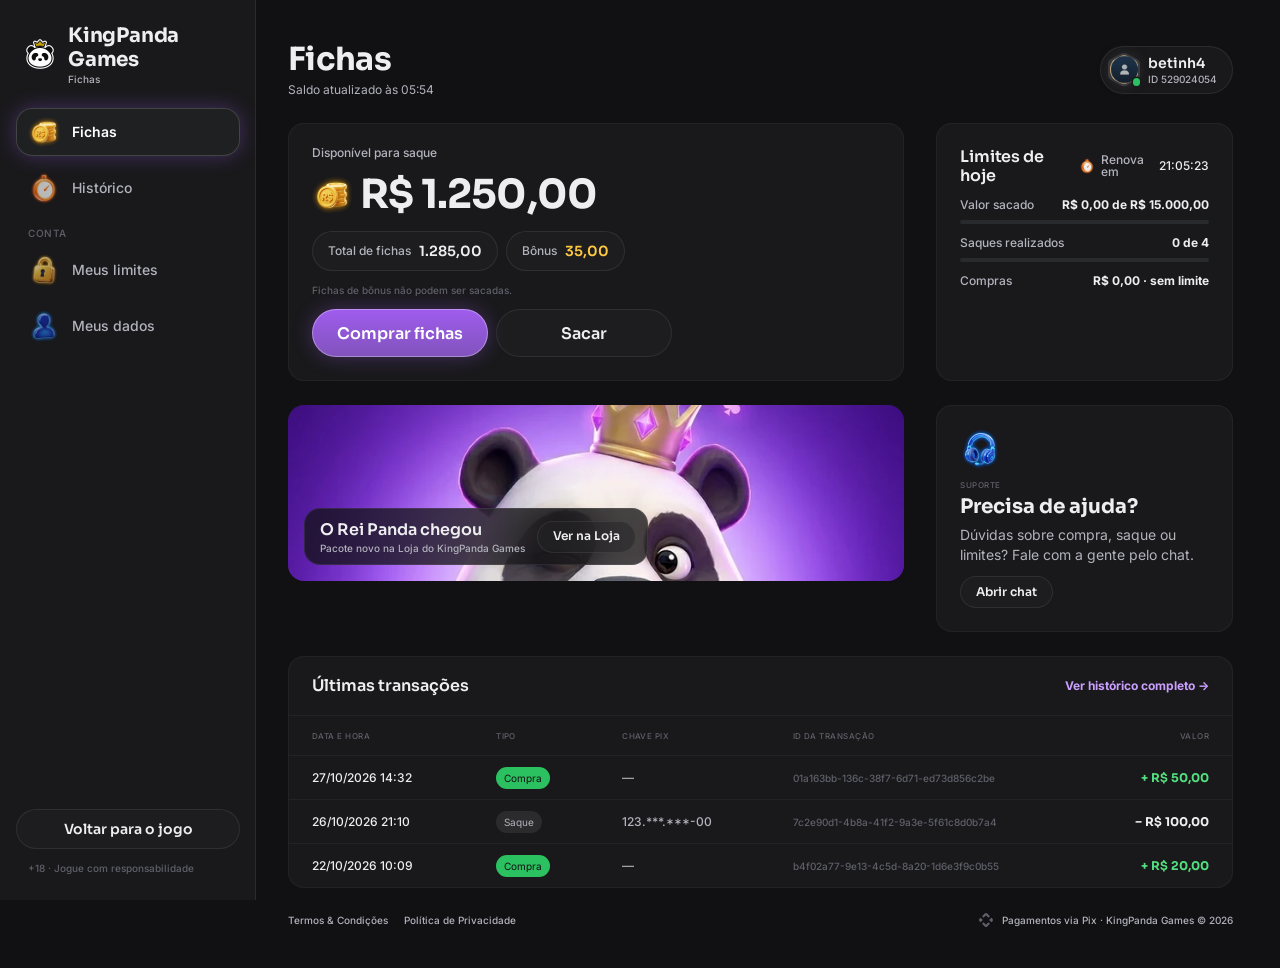
==== commit 7809a1cf: "Header: saldo com dropdown (Saldo total, geral, Bônus, Bônus Fidelidade, livre pra saque, Sacar | Co" ====
--- a/fichas/index.html
+++ b/fichas/index.html
@@ -10,9 +10,9 @@
 <link rel="preconnect" href="https://fonts.googleapis.com">
 <link rel="preconnect" href="https://fonts.gstatic.com" crossorigin>
 <link rel="stylesheet" href="https://fonts.googleapis.com/css2?family=Inter:wght@400;500;600;700&family=Sora:wght@600;700;800&display=swap">
-<link rel="stylesheet" href="../css/tokens.css?v=20261027h">
-<link rel="stylesheet" href="../css/ui.css?v=20261027h">
-<link rel="stylesheet" href="fichas.css?v=20261027h">
+<link rel="stylesheet" href="../css/tokens.css?v=20261117d">
+<link rel="stylesheet" href="../css/ui.css?v=20261117d">
+<link rel="stylesheet" href="fichas.css?v=20261117d">
 </head>
 <body>
 <svg width="0" height="0" style="position:absolute" aria-hidden="true">
@@ -35,6 +35,6 @@
 <div class="veil" id="veil" hidden><section class="drawer" id="drawer" role="dialog" aria-modal="true"></section></div>
 <div class="toast" id="toast"><span class="hint-pill" id="toastTxt"></span></div>
 
-<script src="fichas.js?v=20261027h"></script>
+<script src="fichas.js?v=20261117d"></script>
 </body>
 </html>
--- a/css/tokens.css
+++ b/css/tokens.css
@@ -32,7 +32,7 @@
   /* games */
   --game-truco:#e5484d; --game-paulista:#3b74f5; --game-cacheta:#8752f2; --game-tranca:#2cc160; --game-buraco:#1f9a4a;
   --game-poker:#0fa968; --game-sinuca:#2fa35a; --game-todos:#ab69fc; --game-domino:#14b8a6; --game-dama:#f76b15; --game-xadrez:#5b6cff;
-  --game-paulista-tint:#3b74f53d; --game-truco-tint:#e5484d3d; --game-cacheta-tint:#8752f23d; --game-buraco-tint:#1f9a4a3d;
+  --game-paulista-tint:#3b74f53d; --game-truco-tint:#e5484d3d; --game-cacheta-tint:#8752f23d; --game-buraco-tint:#1f9a4a3d; --game-poker-tint:#0fa9683d; --game-sinuca-tint:#2fa35a3d;
   /* crew */
   --crew-engenheiro:#4fb3ff; --crew-comandante:#f5c542; --crew-piloto:#ff5a36; --crew-navegador:#e86bff; --crew-explorador:#4dffb8;
   --crew-bar:#ff9f43; --crew-reis:#34d399; --crew-nobru:#3d8bff; --crew-inhui:#ff4fb0;
@@ -40,6 +40,7 @@
   --stake-padrao-top:#503177; --stake-padrao-bottom:#2c1b43; --stake-iniciante-top:#1f9a4a; --stake-iniciante-bottom:#1f502c;
   --table-card-top:#1f5a4a; --table-card-bottom:#0f2e2a; --table-stake:#ffc841;
   --plus-bg:#52de7e; --plus-icon:#111113;
+  --btn-success-top:#52de7e; --btn-success-bg:#1f9a4a; /* DS button-glass ☰ Type=Success (Comprar) */
   /* cards */
   --card-face:#ffffff; --card-border:#9ea2a4; --suit-red:#c72c3d; --suit-black:#141922; --back-top:#634090; --back-bottom:#392059;
   /* seat timer */
--- a/css/ui.css
+++ b/css/ui.css
@@ -8,6 +8,7 @@
 [role="button"]{cursor:pointer;-webkit-tap-highlight-color:transparent;-webkit-user-select:none;user-select:none;outline:0}
 input{font:inherit;color:inherit;border:0;background:none;outline:0;padding:0;margin:0;min-width:0}
 img,video{display:block;max-width:100%;user-select:none;-webkit-user-drag:none}
+video::-webkit-media-controls,video::-webkit-media-controls-start-playback-button,video::-webkit-media-controls-overlay-play-button{display:none!important;-webkit-appearance:none} /* sem botão de play: os vídeos são fundo */
 svg{display:block}
 [hidden]{display:none!important}
 .ic{flex:none;object-fit:contain;pointer-events:none}
@@ -50,6 +51,45 @@
 .cpill.bonus .t b{color:var(--text-prize)}
 .cpill .plus{width:20px;height:20px;border-radius:10px;background:var(--plus-bg);display:grid;place-items:center;flex:none}
 .cpill .plus svg{width:12px;height:12px;fill:var(--plus-icon)}
+/* saldo com seta: abre o dropdown (DS header-game ◉ Expanded) */
+.cpill .chev{width:20px;height:20px;display:grid;place-items:center;flex:none}
+.cpill .chev svg{width:10px;height:10px;fill:var(--text-muted);transform:rotate(90deg);transition:transform .2s}
+.cpill.open{box-shadow:inset 0 0 0 1px var(--border-strong)} .cpill.open .chev svg{transform:rotate(-90deg)}
+.hdr .hbuy{flex:1;min-width:0}
+/* dropdown do saldo (DS balance-panel) · celular: preso embaixo do header */
+.baldrop{position:absolute;left:0;right:0;top:64px;bottom:0;z-index:45;background:var(--bga-default-75);animation:fade .15s both}
+.balp{display:flex;flex-direction:column;gap:16px;max-height:100%;overflow:auto;padding:16px 16px 24px;background:var(--bg-subtle);border-radius:0 0 24px 24px;box-shadow:inset 0 -1px 0 var(--hl-subtle),0 16px 40px rgba(0,0,0,.4);animation:balIn .22s cubic-bezier(.2,.8,.2,1) both}
+@keyframes balIn{from{transform:translateY(-12px);opacity:0}}
+.balp .top{display:flex;justify-content:space-between;align-items:flex-start}
+.balp .top small{font:500 12px/1.2 var(--f-ui);color:var(--text-muted)}
+.balp .tv{display:flex;align-items:center;gap:8px;margin-top:4px}
+.balp .tv b{font:700 32px/1.2 var(--f-display);letter-spacing:-.02em;font-variant-numeric:tabular-nums}
+.balp .eye,.balp .x{display:grid;place-items:center;width:28px;height:28px}
+.balp .eye svg{width:20px;height:20px;fill:var(--text-muted)}
+.balp .x svg{width:12px;height:12px;fill:var(--text-muted);transform:rotate(-90deg)}
+.balp .rows{display:flex;flex-direction:column;gap:12px}
+.balp .kv{display:flex;justify-content:space-between;gap:12px;font:400 14px/1.4 var(--f-ui);color:var(--text-muted)}
+.balp .kv b{font-weight:400;color:var(--text-default);font-variant-numeric:tabular-nums;text-align:right}
+.balp hr{border:0;height:1px;background:var(--border-muted);margin:0}
+.balp .acts{display:flex;gap:12px} .balp .acts .btn{flex:1}
+/* Bônus Fidelidade (DS _loyalty-bonus): Resgatar quando tem valor · Juntando com a seta que abre as regras */
+.fid{display:flex;flex-direction:column;gap:12px;padding:8px 12px 8px 8px;border-radius:24px;background:var(--bga-strong-50);box-shadow:inset 0 0 0 1px var(--border-muted)}
+.fid.ready{flex-direction:row;align-items:center;gap:8px}
+.fid .ic{width:28px;height:28px;flex:none}
+.fid .t{flex:1;min-width:0;display:flex;flex-direction:column;gap:2px;text-align:left}
+.fid .t b{font:400 14px/1.3 var(--f-ui);color:var(--text-default)}
+.fid .t small{font:500 10px/1.2 var(--f-ui);color:var(--text-muted)}
+.fid .v{font:400 14px/1 var(--f-ui);font-variant-numeric:tabular-nums}
+.fid .row{display:flex;align-items:center;gap:8px;width:100%}
+.fid .chev{width:20px;height:20px;display:grid;place-items:center;flex:none}
+.fid .chev svg{width:10px;height:10px;fill:var(--text-muted);transform:rotate(90deg);transition:transform .2s}
+.fid.open{border-radius:16px;padding:8px 12px 12px 8px} .fid.open .chev svg{transform:rotate(-90deg)}
+.fid .more{display:flex;flex-direction:column;gap:12px}
+.fid .wk{display:flex;flex-direction:column;gap:4px;padding:12px;border-radius:12px;background:var(--bga-default-50);box-shadow:inset 0 0 0 1px var(--border-muted)}
+.fid .wk small{font:500 12px/1.2 var(--f-ui);color:var(--text-muted)}
+.fid .wk b{font:700 20px/1.2 var(--f-display);color:var(--text-prize);font-variant-numeric:tabular-nums}
+.fid p{margin:0;font:400 12px/1.5 var(--f-ui);color:var(--text-muted)}
+.fid .kv{font-size:12px}
 .hbell{position:relative;width:36px;height:36px;border-radius:18px;background:var(--bga-strong-50);box-shadow:inset 0 0 0 1px var(--border-muted);display:grid;place-items:center;flex:none}
 .hbell .ic{width:28px;height:28px}
 .hbell i{position:absolute;left:28px;top:0;width:8px;height:8px;border-radius:50%;background:var(--notification-error)}
@@ -122,6 +162,7 @@
 .btn.m44{height:44px;border-radius:22px}
 .btn.pri{background:linear-gradient(180deg,var(--btn-primary-top),var(--btn-primary-bg));box-shadow:inset 0 0 0 1px var(--hl),0 0 20px var(--glow-info);color:var(--btn-primary-text)}
 .btn.sec{background:var(--bga-strong-50);box-shadow:inset 0 0 0 1px var(--border-muted);color:var(--text-default)}
+.btn.ok{background:linear-gradient(180deg,var(--btn-success-top),var(--btn-success-bg));box-shadow:inset 0 0 0 1px var(--hl),0 0 20px var(--glow-success);color:#fff}
 .btn:disabled,.btn.dis{background:var(--btn-disabled-bg);box-shadow:none;color:var(--btn-disabled-text);pointer-events:none}
 .btn.danger-txt{background:none;box-shadow:none;color:var(--text-error);font:500 14px/1 var(--f-ui)}
 .btn.fill{flex:1;min-width:0}
@@ -136,9 +177,9 @@
 .bicon.s28{width:28px;height:28px;border-radius:14px}.bicon.s28 svg{width:16px;height:16px}
 
 /* ---------- tag ---------- */
-.tag{display:inline-flex;align-items:center;gap:4px;padding:2px 8px;border-radius:999px;font:600 12px/14px var(--f-display);white-space:nowrap;flex:none}
+.tag{display:inline-flex;align-items:center;gap:4px;padding:2px 8px;border-radius:999px;font:400 12px/18px var(--f-ui);white-space:nowrap;flex:none}
 .tag.neutral{background:#ffffff14;color:var(--text-muted)}
-.tag.gold{background:#cb9fff29;color:var(--text-brand);box-shadow:inset 0 0 0 1px #e8d9ff8c}
+.tag.gold{padding:3px 8px;background:#cb9fff29;color:#fff;box-shadow:inset 0 0 0 1px #e8d9ff8c}
 .tag.success{background:var(--sys-success);color:var(--bg-default)}
 .tag.danger{background:var(--sys-error);color:var(--text-default)}
 .tag.info{background:var(--sys-info);color:var(--text-default)}
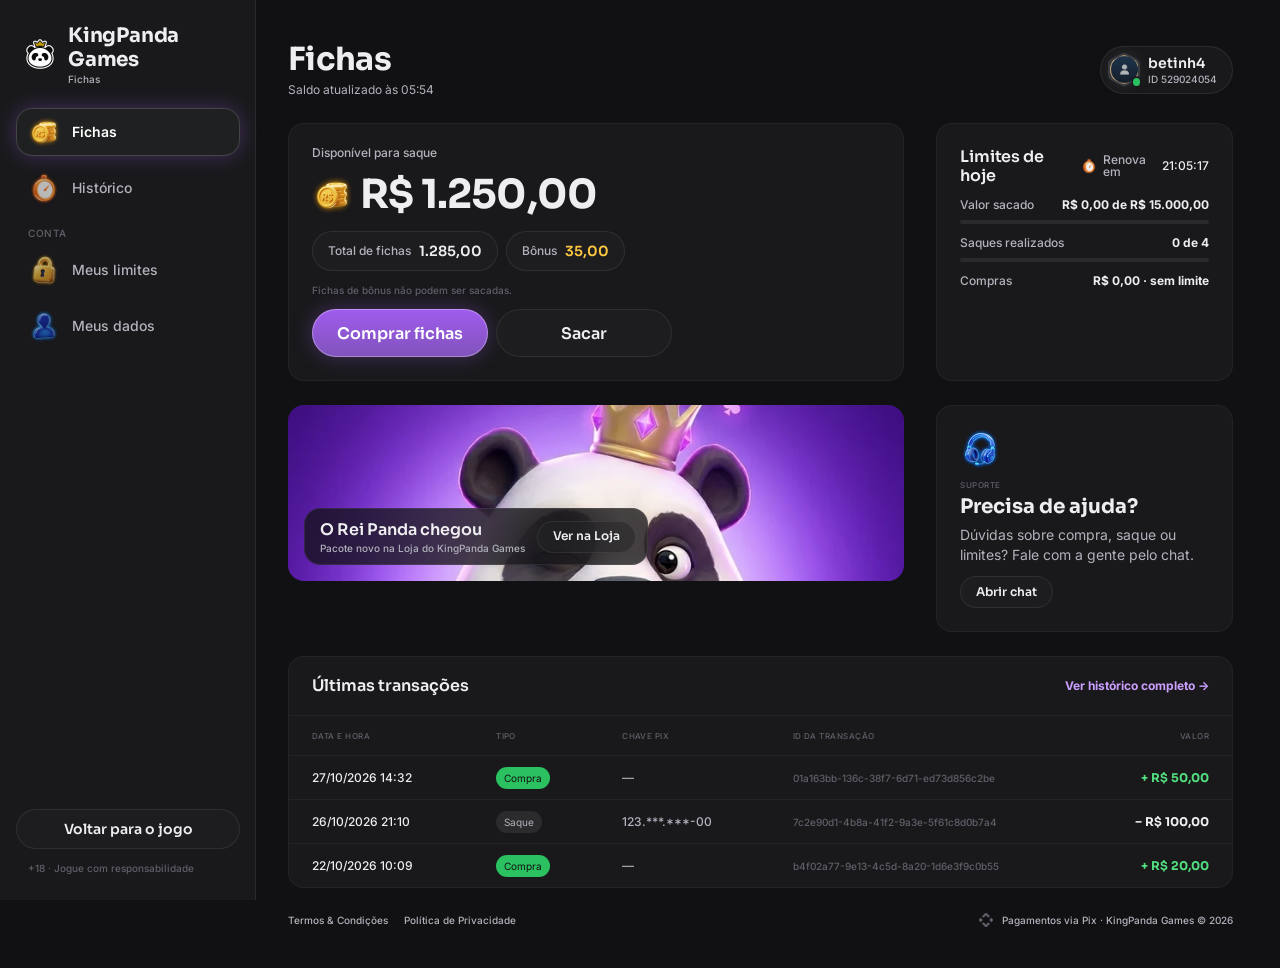
==== commit c8fe3460: "Loja como na produção + promoção: pacotes a R$ 9,90 com as famílias da página Skins, pacote da marca" ====
--- a/fichas/index.html
+++ b/fichas/index.html
@@ -10,9 +10,9 @@
 <link rel="preconnect" href="https://fonts.googleapis.com">
 <link rel="preconnect" href="https://fonts.gstatic.com" crossorigin>
 <link rel="stylesheet" href="https://fonts.googleapis.com/css2?family=Inter:wght@400;500;600;700&family=Sora:wght@600;700;800&display=swap">
-<link rel="stylesheet" href="../css/tokens.css?v=20261117d">
-<link rel="stylesheet" href="../css/ui.css?v=20261117d">
-<link rel="stylesheet" href="fichas.css?v=20261117d">
+<link rel="stylesheet" href="../css/tokens.css?v=20261119a">
+<link rel="stylesheet" href="../css/ui.css?v=20261119a">
+<link rel="stylesheet" href="fichas.css?v=20261119a">
 </head>
 <body>
 <svg width="0" height="0" style="position:absolute" aria-hidden="true">
@@ -35,6 +35,6 @@
 <div class="veil" id="veil" hidden><section class="drawer" id="drawer" role="dialog" aria-modal="true"></section></div>
 <div class="toast" id="toast"><span class="hint-pill" id="toastTxt"></span></div>
 
-<script src="fichas.js?v=20261117d"></script>
+<script src="fichas.js?v=20261119a"></script>
 </body>
 </html>
--- a/css/tokens.css
+++ b/css/tokens.css
@@ -36,6 +36,8 @@
   /* crew */
   --crew-engenheiro:#4fb3ff; --crew-comandante:#f5c542; --crew-piloto:#ff5a36; --crew-navegador:#e86bff; --crew-explorador:#4dffb8;
   --crew-bar:#ff9f43; --crew-reis:#34d399; --crew-nobru:#3d8bff; --crew-inhui:#ff4fb0;
+  /* famílias da página Skins (mesma cor da chamada do Truco) */
+  --crew-laje:#ff7f50; --crew-portaria:#3ddc84; --crew-live:#b45cff; --crew-feira:#ffa62b; --crew-navalha:#ff4fb0; --crew-varzea:#5be37d; --crew-oficina:#3db8ff; --crew-posto:#ff3b4a; --crew-fliper:#a45cff; --crew-grau:#4fa3ff; --crew-palpite:#f2b233;
   /* stake / table */
   --stake-padrao-top:#503177; --stake-padrao-bottom:#2c1b43; --stake-iniciante-top:#1f9a4a; --stake-iniciante-bottom:#1f502c;
   --table-card-top:#1f5a4a; --table-card-bottom:#0f2e2a; --table-stake:#ffc841;
--- a/css/ui.css
+++ b/css/ui.css
@@ -60,10 +60,9 @@
 .baldrop{position:absolute;left:0;right:0;top:64px;bottom:0;z-index:45;background:var(--bga-default-75);animation:fade .15s both}
 .balp{display:flex;flex-direction:column;gap:16px;max-height:100%;overflow:auto;padding:16px 16px 24px;background:var(--bg-subtle);border-radius:0 0 24px 24px;box-shadow:inset 0 -1px 0 var(--hl-subtle),0 16px 40px rgba(0,0,0,.4);animation:balIn .22s cubic-bezier(.2,.8,.2,1) both}
 @keyframes balIn{from{transform:translateY(-12px);opacity:0}}
-.balp .top{display:flex;justify-content:space-between;align-items:flex-start}
+.balp .top{display:flex;justify-content:space-between;align-items:center}
 .balp .top small{font:500 12px/1.2 var(--f-ui);color:var(--text-muted)}
-.balp .tv{display:flex;align-items:center;gap:8px;margin-top:4px}
-.balp .tv b{font:700 32px/1.2 var(--f-display);letter-spacing:-.02em;font-variant-numeric:tabular-nums}
+.balp .tv{display:flex;align-items:center;gap:4px}
 .balp .eye,.balp .x{display:grid;place-items:center;width:28px;height:28px}
 .balp .eye svg{width:20px;height:20px;fill:var(--text-muted)}
 .balp .x svg{width:12px;height:12px;fill:var(--text-muted);transform:rotate(-90deg)}
